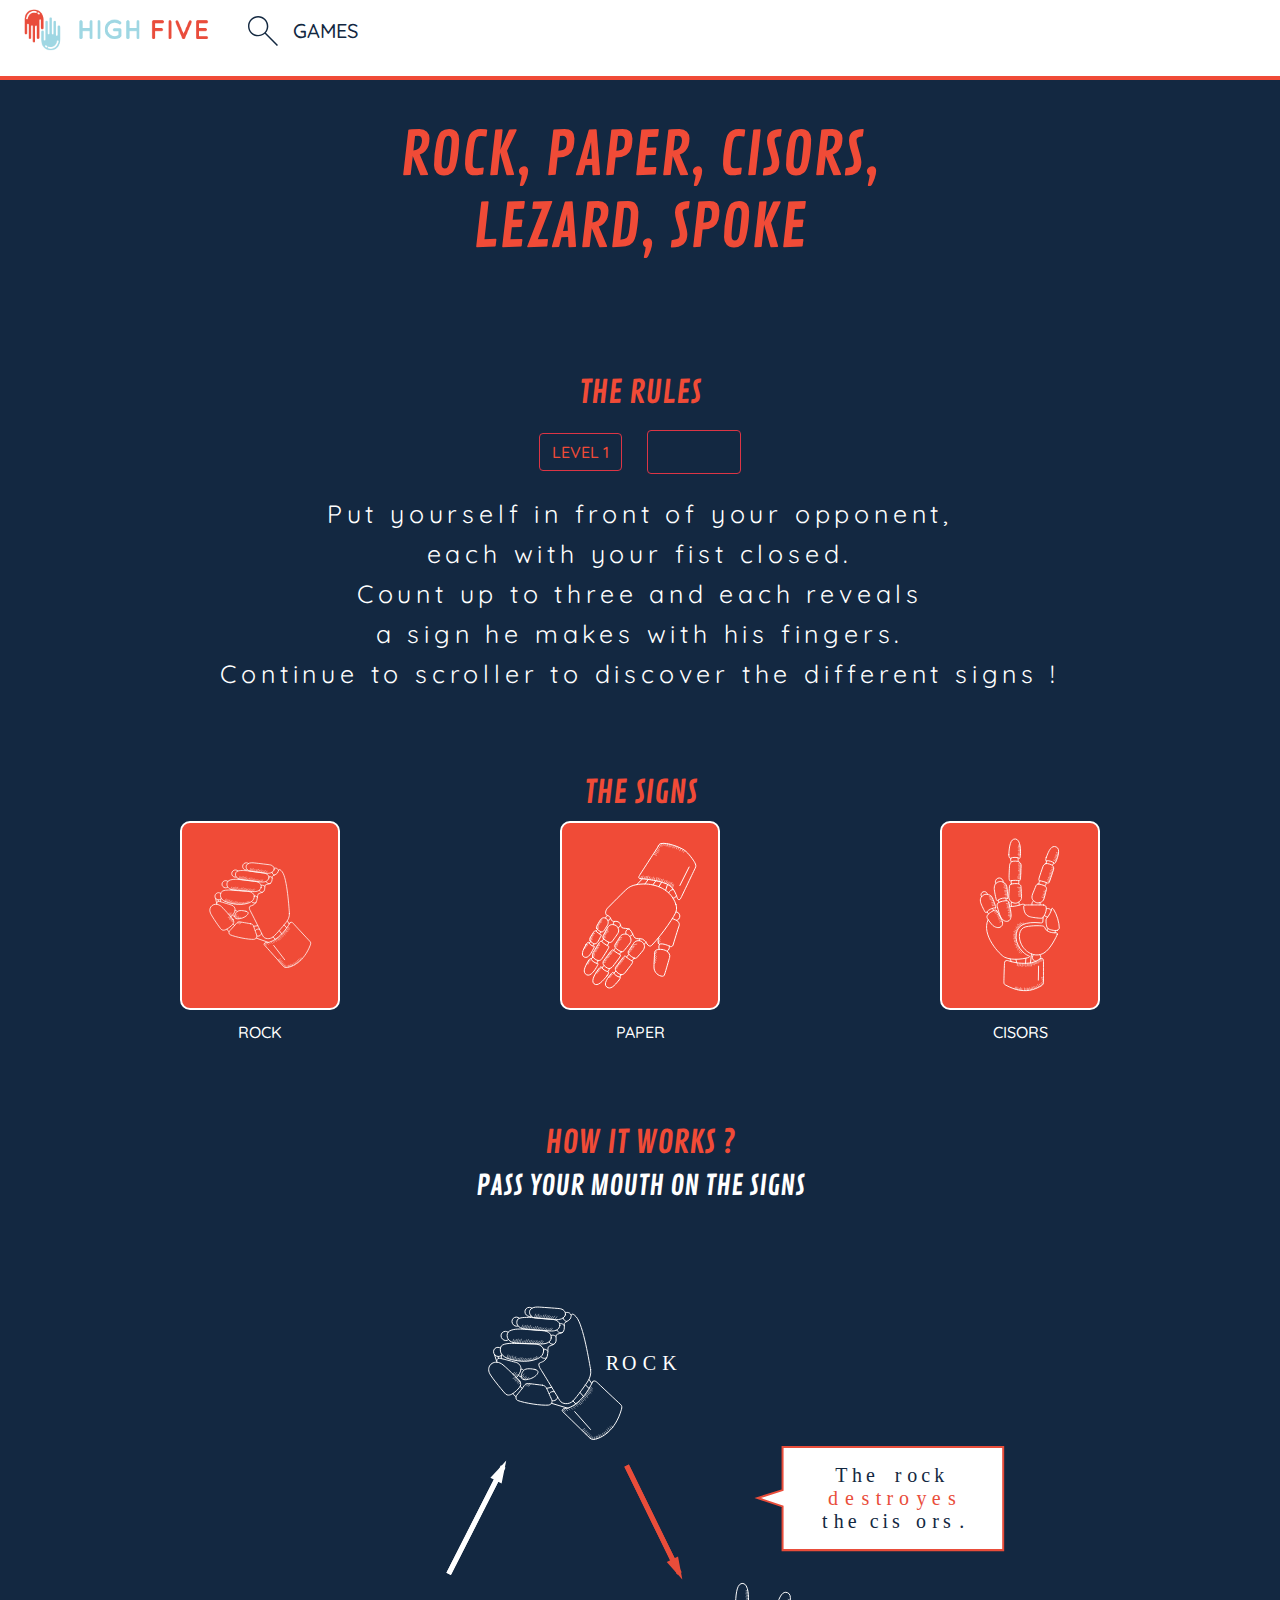
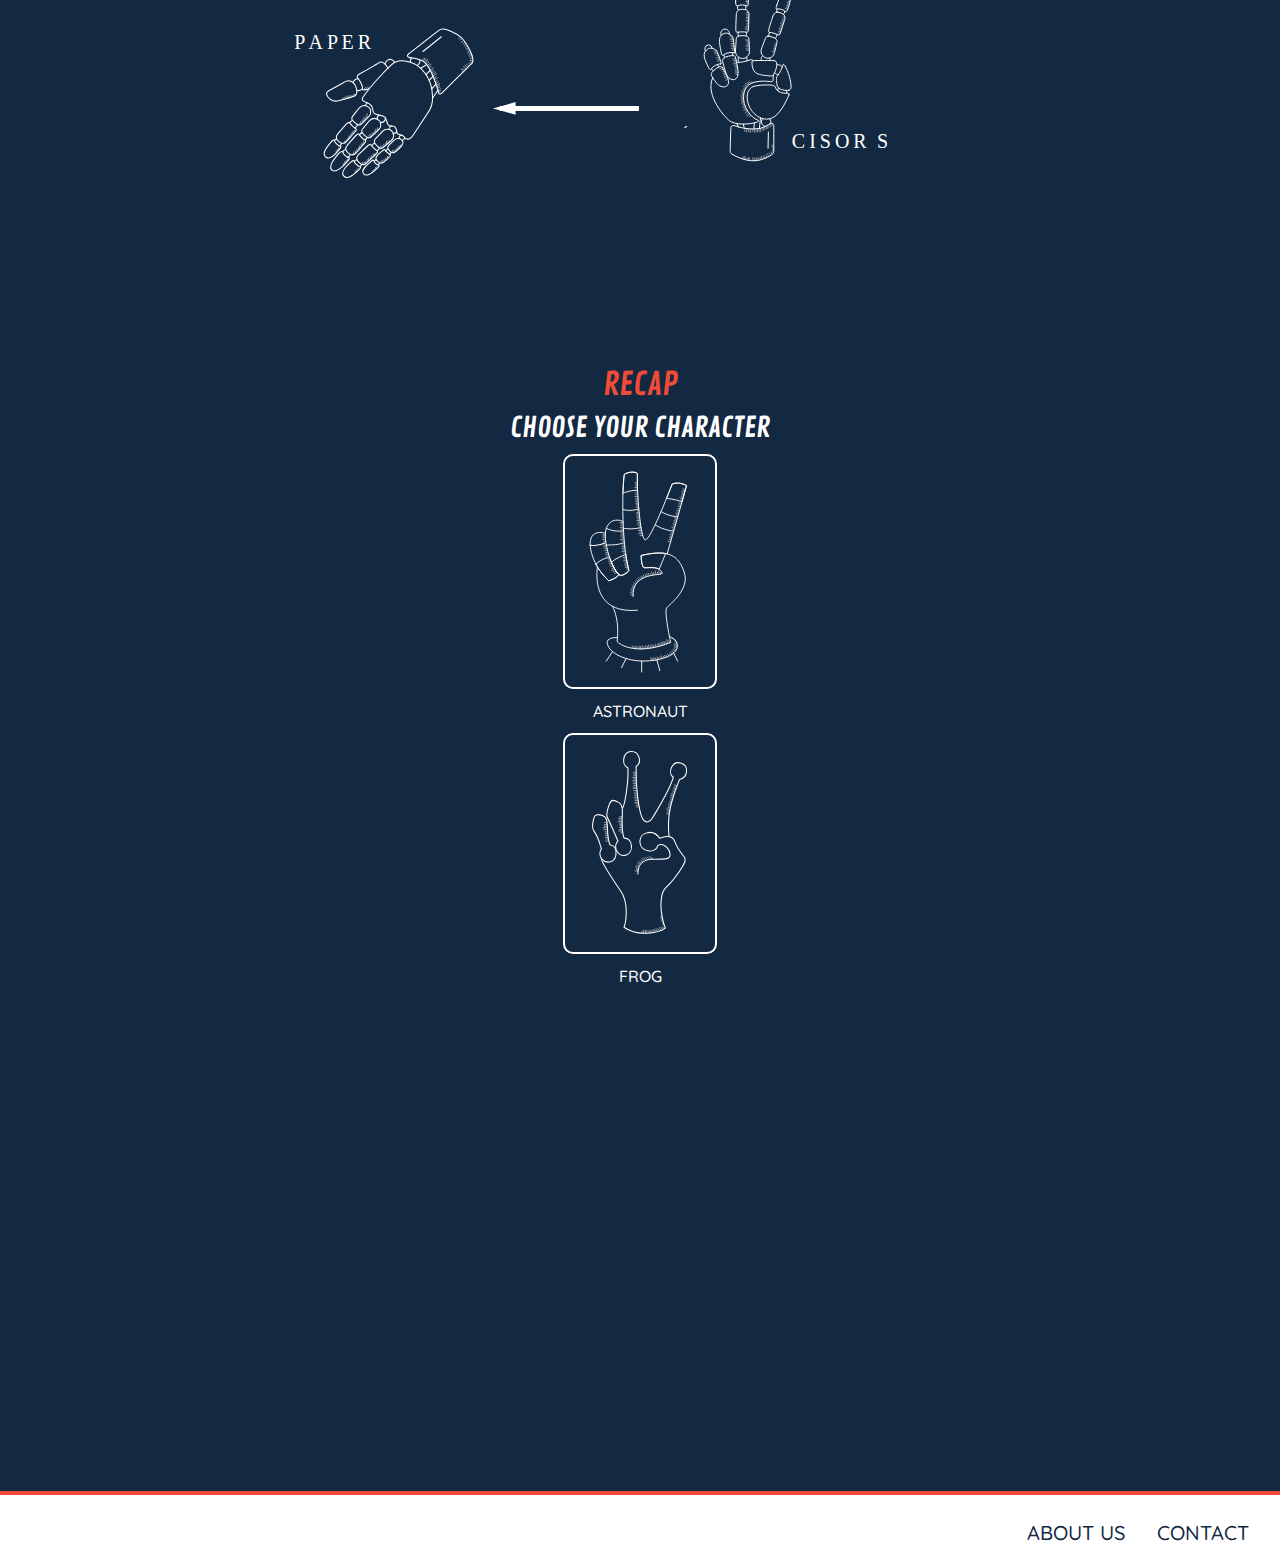
==== RPCLS_1.html @ bf136ef4 "First Push" ====
<!doctype html>
<html lang="en">
  <head>
    <!-- Required meta tags -->
    <meta charset="utf-8">
    <meta name="viewport" content="width=device-width, initial-scale=1, shrink-to-fit=no">

    <!-- Bootstrap CSS -->
    <link rel="stylesheet" href="https://maxcdn.bootstrapcdn.com/bootstrap/4.0.0/css/bootstrap.min.css" integrity="sha384-Gn5384xqQ1aoWXA+058RXPxPg6fy4IWvTNh0E263XmFcJlSAwiGgFAW/dAiS6JXm" crossorigin="anonymous">
    <link rel="stylesheet" href="css/main.css">
    <link href="https://fonts.googleapis.com/css?family=Quicksand:300,400,500,700" rel="stylesheet">
    <link href="https://fonts.googleapis.com/css?family=Contrail+One" rel="stylesheet">

    <title>HIGH FIVE / RPCLS 1</title>
  </head>

  <body>
    <header>
    <div class="navigation">
      <div class="container">
          <img class="logo" src="images/logo_site-01.png" alt="First slide" height="60">
      </div>

      <div class="menu_haut">
        <div class="nav-item">
          <div class="navbar-left">
            <form class="search-form" role="search">
              <div class="form-group pull-right" id="search">
                <input type="text" class="form-control" placeholder="Search">

                <span class="search-label"><img class="logo" src="images/loupe_icon.svg" height="30"></span>
              </div>
            </form>
          </div>
        </div>
        <div id="patate_bleue">
          <a class="nav-link A" href="menu.html" id="navbarDropdown" role="button" data-toggle="dropdown" aria-haspopup="true" aria-expanded="false"><a href="menu.html">GAMES</a></a>
        </div>
      </div>
    </div>
  </header>

<div id="partie1">
      <h1>ROCK, PAPER, CISORS,
      </br>LEZARD, SPOKE</h1>
      <h2>THE RULES</h2>
      <div id="explication">
        <button id="bouton-level" type="button" class="btn btn-outline-danger">LEVEL 1</button>
        <button id="bouton-level" type="button" class="btn btn-outline-danger"><a href="RPCLS_2.html">LEVEL2</a></button>
        </br>
        <p id="rules">Put yourself in front of your opponent,
          </br>each with your fist closed.
          </br>Count up to three and each reveals
          </br>a sign he makes with his fingers.
          </br>Continue to scroller to discover the different signs !</p>
      </div>

      <h2>THE SIGNS</h2>
      <div id="choice" class="container">
      <div class="row">
        <div id="illu-choice" class="col-sm">
          <img id="rock" src="images/pierre_robot.svg">
          <p id="perso">ROCK</p>
        </div>
        <div id="illu-choice" class="col-sm">
          <img id="rock" src="images/feuille_robot.svg">
          <p id="perso">PAPER</p>
        </div>
        <div id="illu-choice" class="col-sm">
          <img id="cisor" src="images/ciseaux_robot.svg">
          <p id="perso">CISORS</p>
        </div>
      </div>
      </div>

      <h2>HOW IT WORKS ?</h2>
      <h3>PASS YOUR MOUTH ON THE SIGNS</h3>
      <div id="schema2">
        <img id="schema" src="images/schema-rpcls-06.svg">
      </div>

      <h2>RECAP</h2>
      <h3>CHOOSE YOUR CHARACTER</h3>
      <div id="choice">
        <div id="illu-choice">
          <button id="boutton-astronaut" type="button" class="btn btn-outline-danger">
            <img id="astronaut" src="images/ciseaux_astronaute.svg"></button>
          <p id="perso">ASTRONAUT</p>
        </div>
        <div id="illu-choice">
          <button id="boutton-frog" type="button" class="btn btn-outline-danger">
            <img id="frog" src="images/ciseaux_grenouille.svg"></button>
          <p id="perso">FROG</p>
        </div>
      </div>
      <div id="video">
        <iframe src="https://player.vimeo.com/video/259581116" width="640" height="360" frameborder="0" webkitallowfullscreen mozallowfullscreen allowfullscreen></iframe>
        <p><a href="https://vimeo.com/259581116">jeu1-nvx2-choix2_alien</a>
      </div>
    </div>

  <footer>
    <div class="menu_bas">
    <a class="nav-link A" href="#" id="navbarDropdown" role="button" data-toggle="dropdown" aria-haspopup="true" aria-expanded="false">ABOUT US</a>
    <a class="nav-link C" href="#" id="navbarDropdown" role="button" data-toggle="dropdown" aria-haspopup="true" aria-expanded="false">CONTACT</a>
  </div>
  </footer>

    <!-- Optional JavaScript -->
    <!-- jQuery first, then Popper.js, then Bootstrap JS -->
    <script src="https://code.jquery.com/jquery-3.2.1.slim.min.js" integrity="sha384-KJ3o2DKtIkvYIK3UENzmM7KCkRr/rE9/Qpg6aAZGJwFDMVNA/GpGFF93hXpG5KkN" crossorigin="anonymous"></script>
    <script src="https://cdnjs.cloudflare.com/ajax/libs/popper.js/1.12.9/umd/popper.min.js" integrity="sha384-ApNbgh9B+Y1QKtv3Rn7W3mgPxhU9K/ScQsAP7hUibX39j7fakFPskvXusvfa0b4Q" crossorigin="anonymous"></script>
    <script src="https://maxcdn.bootstrapcdn.com/bootstrap/4.0.0/js/bootstrap.min.js" integrity="sha384-JZR6Spejh4U02d8jOt6vLEHfe/JQGiRRSQQxSfFWpi1MquVdAyjUar5+76PVCmYl" crossorigin="anonymous"></script>
    <script type="text/javascript" src="js/main.js">

    </script>

<script type="text/javascript">
$('.carousel').carousel({
interval: 500
})
</script>

  </body>
</html>
---- css/main.css ----
#LOGO {
  display: block;
  width: auto;
  margin-left: auto;
  margin-right: auto;
  margin-top: 150px;
  margin-bottom: 50px;
}

#rules_home {
  font-family: 'Quicksand', sans-serif;
  font-weight: 500;
  text-align: center;
  letter-spacing: .4rem;
  Line-Height: 30pt;
  font-size: 20px;
  color: white;
}

body {
  background-color: white;
  color: #9BE4EC;
}

a {
  align: right;
  font-family: 'Quicksand', sans-serif;
  font-weight: 500;
  font-size: 20px;
  color: #132841;
}

.dropdown-item {
  font-weight: 500;
  font-size: 14px;
  color: #132841;
}

header {
  border-bottom: 4px solid #F04B37; rouge
  background: white;
}

#header2 {
  border-bottom: 4px solid #132841; rouge
  background: white;
}

.navigation {
  display: inline-flex;
  justify-content: space-between;
}

.menu_haut {
  display: inline-flex;
}

#homepage {
  background-color: #132841; bleu
  color: #9BE4EC;
  padding-bottom: 80px;
  padding-top: 1px;
}

#partie1 {
  background-color: #132841; bleu
  color: #9BE4EC;
  padding-bottom: 80px;
}

#partie_menu {
  background-color: #132841; bleu
  color: #9BE4EC;
  padding-bottom: 80px;
  padding-top: 1px;
}

#partie1a {
  background: #9BE4EC;
  color: white;
  padding-bottom: 80px;
}

#partie1b {
  background: #9BE4EC;
  color: white;
}

#partie2 {
  background: #F04B37; rouge
  color: white;
  padding-bottom: 80px;
}

#HR {
  color: white;
}

#HR2 {
  background-color: #9BE4EC;
  color: #132841;
}

footer {
  border-top: 4px solid #F04B37;
  background: white;
  padding: 15px;
}

#footer2 {
  border-top: 4px solid #F04B37;
  background: white;
  padding: 15px;
}

.menu_bas {
  display: flex;
  float: right;
}

#footer2 {
  border-top: 4px solid #132841;
  background: white;
}

h1 {
  font-family: 'Contrail One', cursive;
  color: #F04B37;
  font-size: 60px;
  text-align: center;
  padding: 40px;
}

#H1_2 {
  font-family: 'Contrail One', cursive;
  color: #132841;
  font-size: 60px;
  text-align: center;
  padding: 40px;
}

h2 {
  font-family: 'Contrail One', cursive;
  color: #F04B37;
  text-align: center;
  margin-top: 70px;
}

#H2_2 {
  font-family: 'Contrail One', cursive;
  color: #132841;
  text-align: center;
  margin-top: 70px;
}

h3 {
  font-family: 'Contrail One', cursive;
  color: white;
  text-align: center;
  font-weight: 20px;
}

#thumbwar {
  text-align: center;
}

#thumbwar1 {
  width: 100%;
  padding-top: 40px;
}

#thumbwar2 {
  width: 80%;
  padding-top: 40px;
}

#thumbwar3 {
  width: 80%;
  padding-top: 40px;
}

#explication {
  text-align: center;
}

#explication2 {
  text-align: center;
  border: 2px solid #F04B37;
  border-radius: 10px;
  background-color: white;
  color: #132841;
  width: 1000px;
  height: 200px;
  padding-top: 12px;
  padding-bottom: 12px;
  display: block;
  margin-left: auto;
  margin-right: auto;
}

#game_choice{
  padding-top: 60px;
}

#bouton_game {
  padding-top: 50px;
  margin-left: auto;
  margin-right: auto;
  text-align: center;
}

#bouton-level {
  font-family: 'Quicksand', sans-serif;
  font-weight: 500;
  text-align: center;
  color: #F04B37;
  margin: 10px;
}

#rules {
  font-family: 'Quicksand', sans-serif;
  font-weight: 400;
  text-align: center;
  font-size: 25px;
  color: white;
  display: inline-block;
  margin: 10px;
  letter-spacing: .3rem;
  Line-Height: 30pt;
}

#perso {
  font-family: 'Quicksand', sans-serif;
  font-weight: 500;
  color: white;
  margin: 10px;
  text-align: center;
}

#cisor{
  border: 2px solid white;
  border-radius: 10px;
  background-color: #F04B37;
  width: 160px;
  height: 189px;
  padding-top: 12px;
  padding-bottom: 12px;
}

#rock {
  border: 2px solid white;
  border-radius: 10px;
  background-color: #F04B37;
  width: 160px;
  height: 189px;
  padding-top: 12px;
  padding-bottom: 12px;
}

#paper{
  border: 2px solid white;
  border-radius: 10px;
  background-color: #F04B37;
  width: 160px;
  height: 189px;
  padding-top: 12px;
  padding-bottom: 12px;
}

#lezard {
  border: 2px solid white;
  border-radius: 10px;
  background-color: #F04B37;
  width: 160px;
  height: 189px;
  padding-top: 12px;
  padding-bottom: 12px;
}

#spoke {
  border: 2px solid white;
  border-radius: 10px;
  background-color: #F04B37;
  width: 160px;
  height: 189px;
  padding-top: 12px;
  padding-bottom: 12px;
}

/* #choice {
  display: flex;
  justify-content: center;
} */

#schema2 {
  text-align: center;
}

#illu-choice {
  text-align: center;
}

#boutton-astronaut {
  border: 2px solid white;
  border-radius: 10px;
  width: 12%;
  height: 12%;
  padding-top: 12px;
  padding-bottom: 12px;
  padding-left: 20px;
  padding-right: 20px;
}

#boutton-astronaut2 {
  border: 2px solid white;
  border-color: #132841;
  border-radius: 10px;
  width: 12%;
  height: 12%;
  padding-top: 12px;
  padding-bottom: 12px;
  padding-left: 20px;
  padding-right: 20px;
}

#boutton-frog {
  border: 2px solid white;
  border-radius: 10px;
  width: 12%;
  height: 12%;
  padding-top: 12px;
  padding-bottom: 12px;
  padding-left: 20px;
  padding-right: 20px;
}

#boutton-frog2 {
  border: 2px solid white;
  border-color: #132841;
  border-radius: 10px;
  width: 12%;
  height: 12%;
  padding-top: 12px;
  padding-bottom: 12px;
  padding-left: 20px;
  padding-right: 20px;
}

#video {
  text-align: center;
}

#discover {
  font-family: 'Quicksand', sans-serif;
  font-weight: 500;
  letter-spacing: .3rem;
  font-size: 20px;
  display: block;
  width: auto;
  margin-left: auto;
  margin-right: auto;
  margin-top: 50px;
  margin-bottom: 20px;
  width: 250px;
  height: 65px;
  border: 4px;
  border-color: red;
  border-radius: 10px;
}

element.style {
    border: 2px solid grey;
}

.form-group.sb-search-open .search-label,
.no-js .sb-search .search-label {
	background: #a0d7e2;
	color: #fff;
	z-index: 11;
}

.search-form .form-group input.form-control::-webkit-input-placeholder{
  display:none;
}
.search-form .form-group input.form-control::-moz-placeholder{
  display:none;
}
.navbar-right{
  min-width: 300px; /*or I can probably just use columns*/
}
.navbar-right form{
  width:100%;
}
.form-group{
  position:relative;
  width:0%;
  min-width:60px;
  height:60px;
  overflow:hidden;
  transition: width 1s;
  backface-visibility:hidden;
}
.form-group input.form-control{
  position:absolute;
  top:0;
  right:0;
  outline:none;
  width:100%;
  height:60px;
  margin:0;
  z-index:10;
}
input[type="text"].form-control{
  -webkit-appearence:none;
  -webkit-border-radius:0;
}
.form-control-submit,
.search-label{
  width:60px;
  height:60px;
  position:absolute;
  right:0;
  top:0;
  padding:0;
  margin:0;
  text-align:center;
  cursor:pointer;
  line-height:60px;
  background:white;
}
.form-control-submit{
  background:#fff; /*stupid IE*/
    opacity: 0;
  color:transparent;
  border:none;
  outline:none;
  z-index:-1;
}
.search-label{
  z-index:90;
}
.form-group.sb-search-open,
.no-js .sb-search-open{
  width:100%;
}
.form-group.sb-search-open .form-control-submit,
.no-js .form-control .form-control-submit {
	z-index: 90;
}
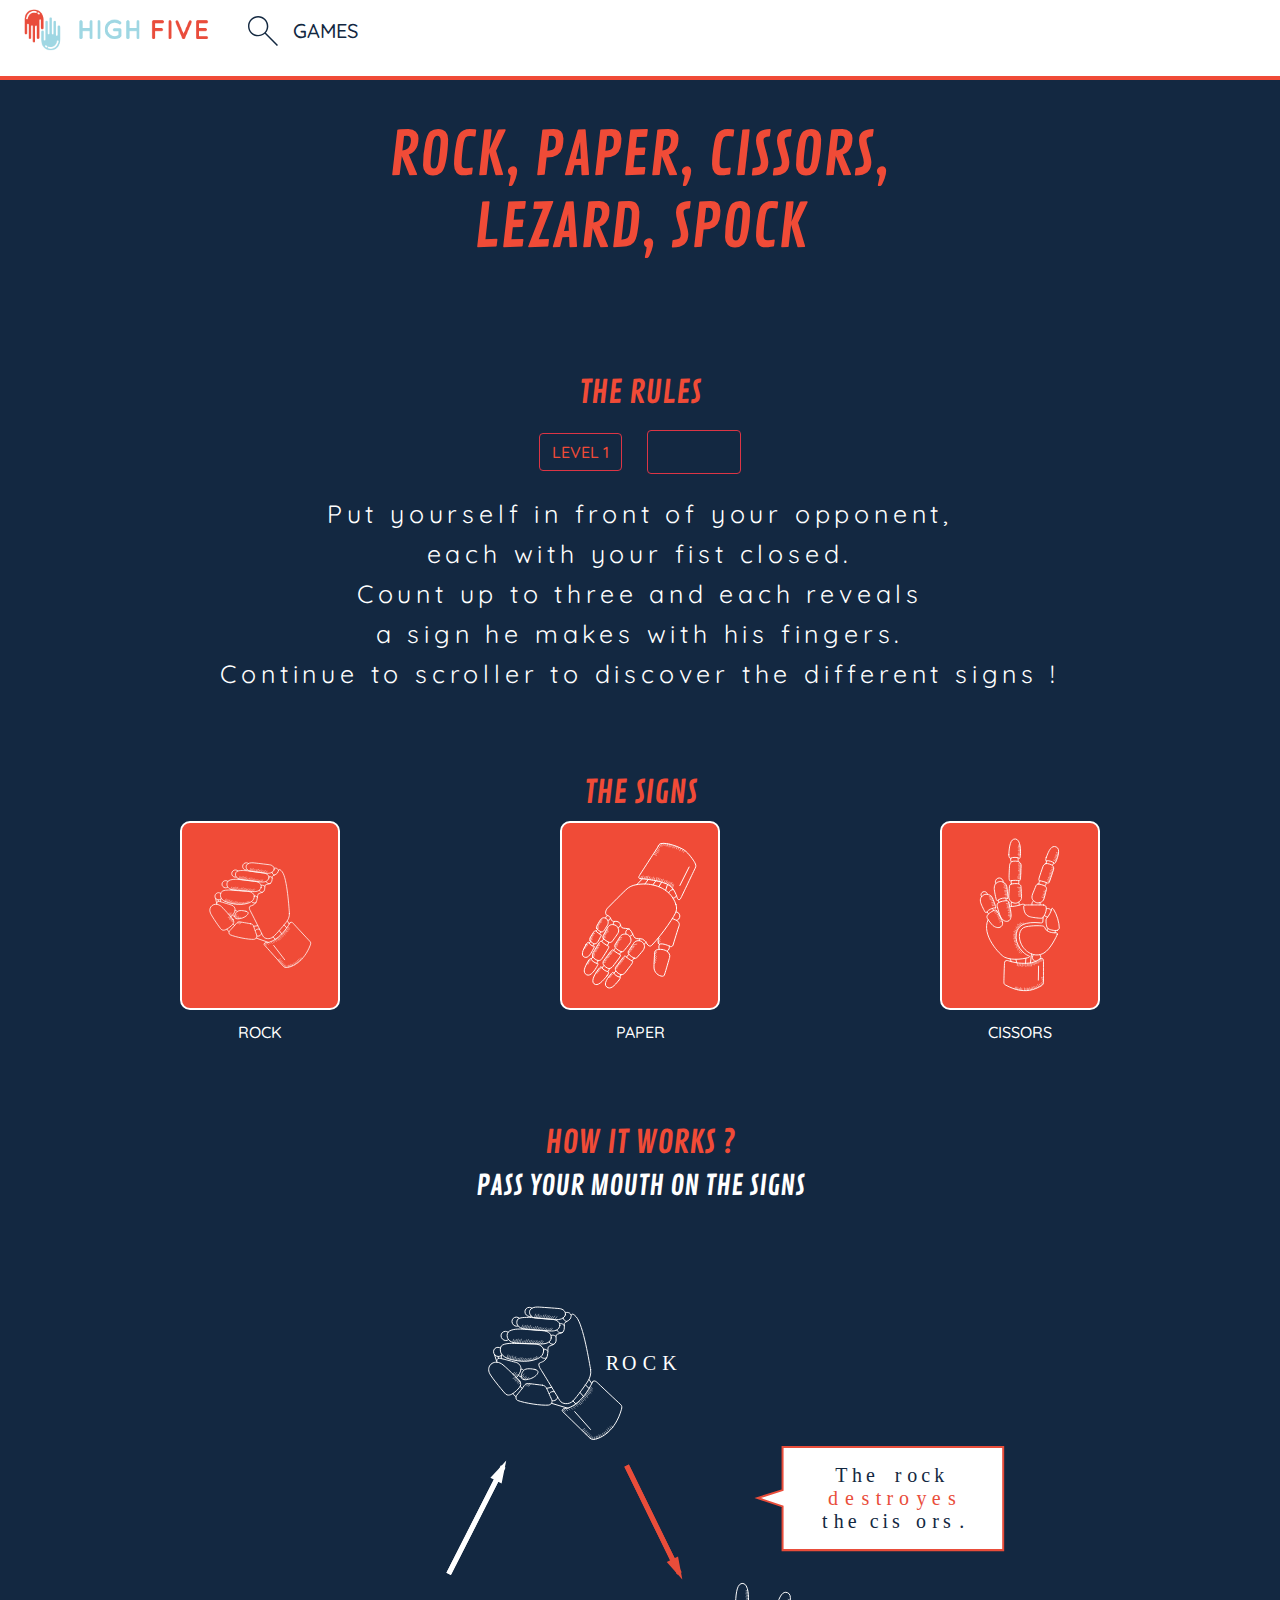
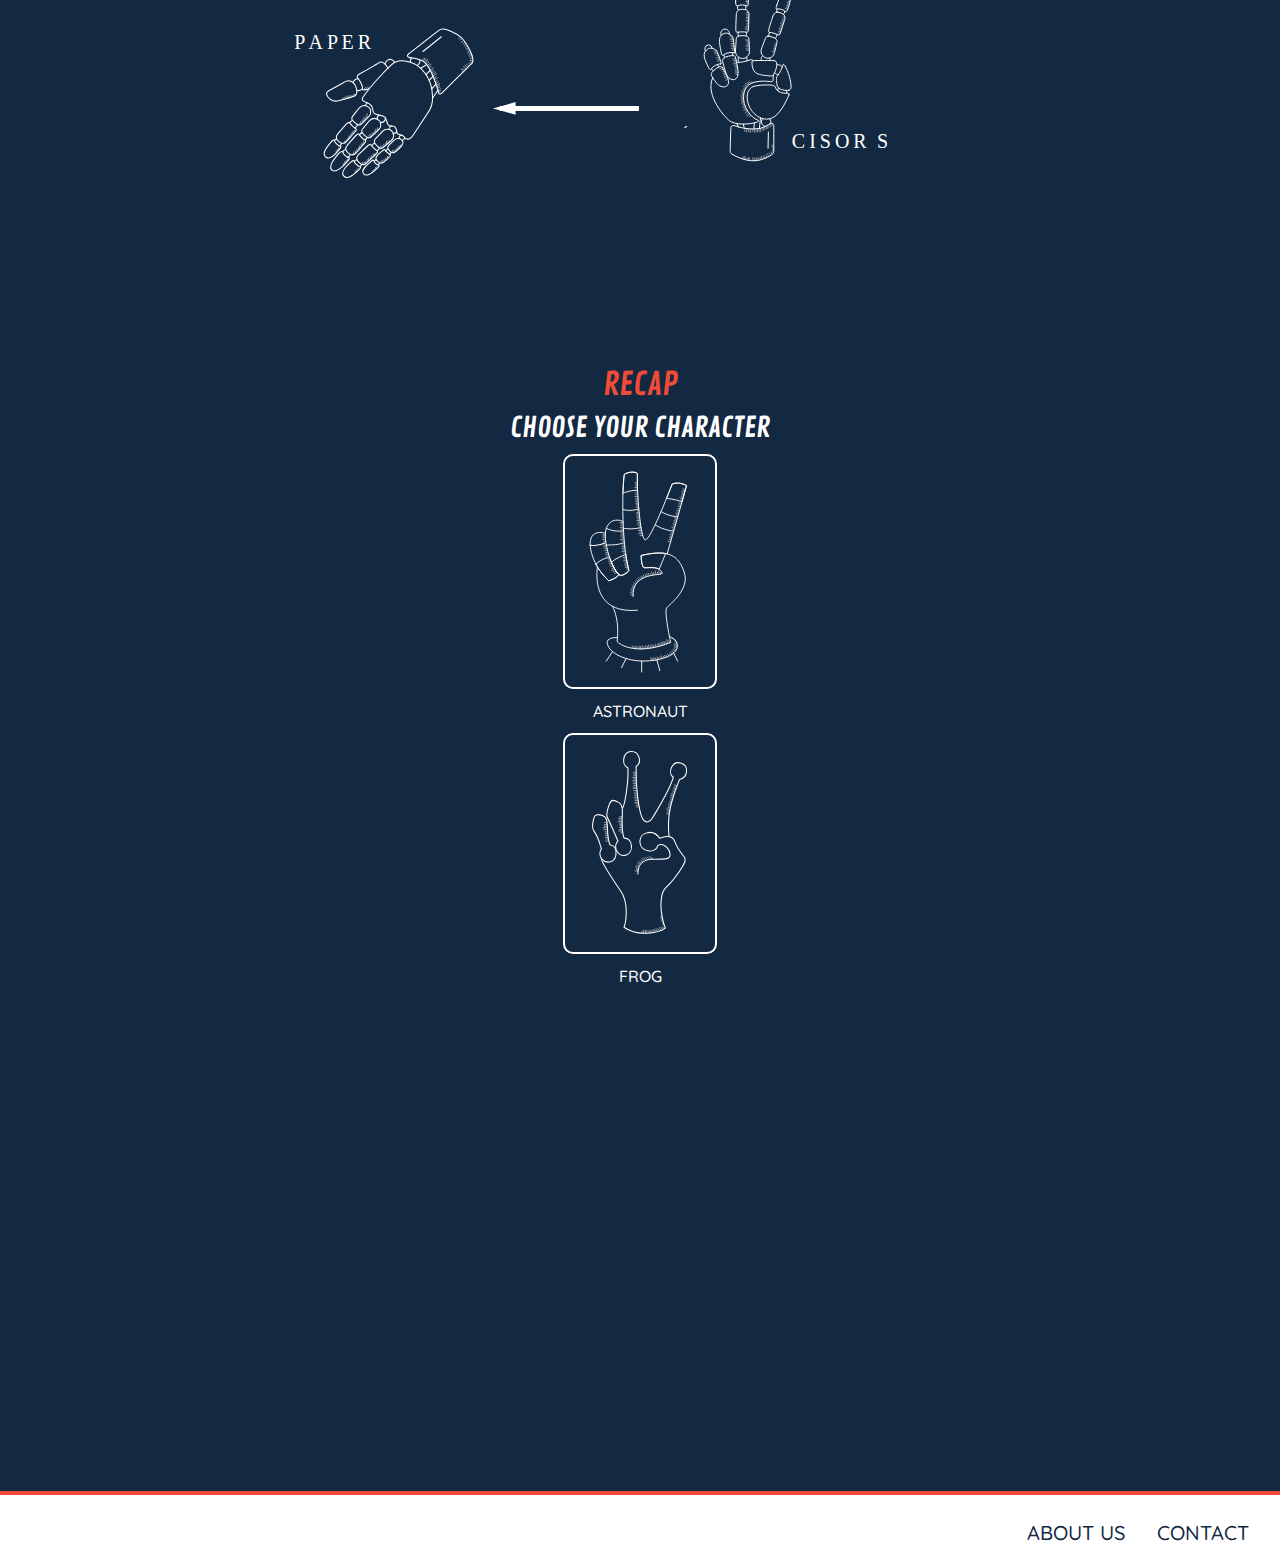
==== commit 549bcf4b: "Update RPCLS_1.html" ====
--- a/RPCLS_1.html
+++ b/RPCLS_1.html
@@ -41,8 +41,8 @@
   </header>
 
 <div id="partie1">
-      <h1>ROCK, PAPER, CISORS,
-      </br>LEZARD, SPOKE</h1>
+      <h1>ROCK, PAPER, CISSORS,
+      </br>LEZARD, SPOCK</h1>
       <h2>THE RULES</h2>
       <div id="explication">
         <button id="bouton-level" type="button" class="btn btn-outline-danger">LEVEL 1</button>
@@ -68,7 +68,7 @@
         </div>
         <div id="illu-choice" class="col-sm">
           <img id="cisor" src="images/ciseaux_robot.svg">
-          <p id="perso">CISORS</p>
+          <p id="perso">CISSORS</p>
         </div>
       </div>
       </div>
